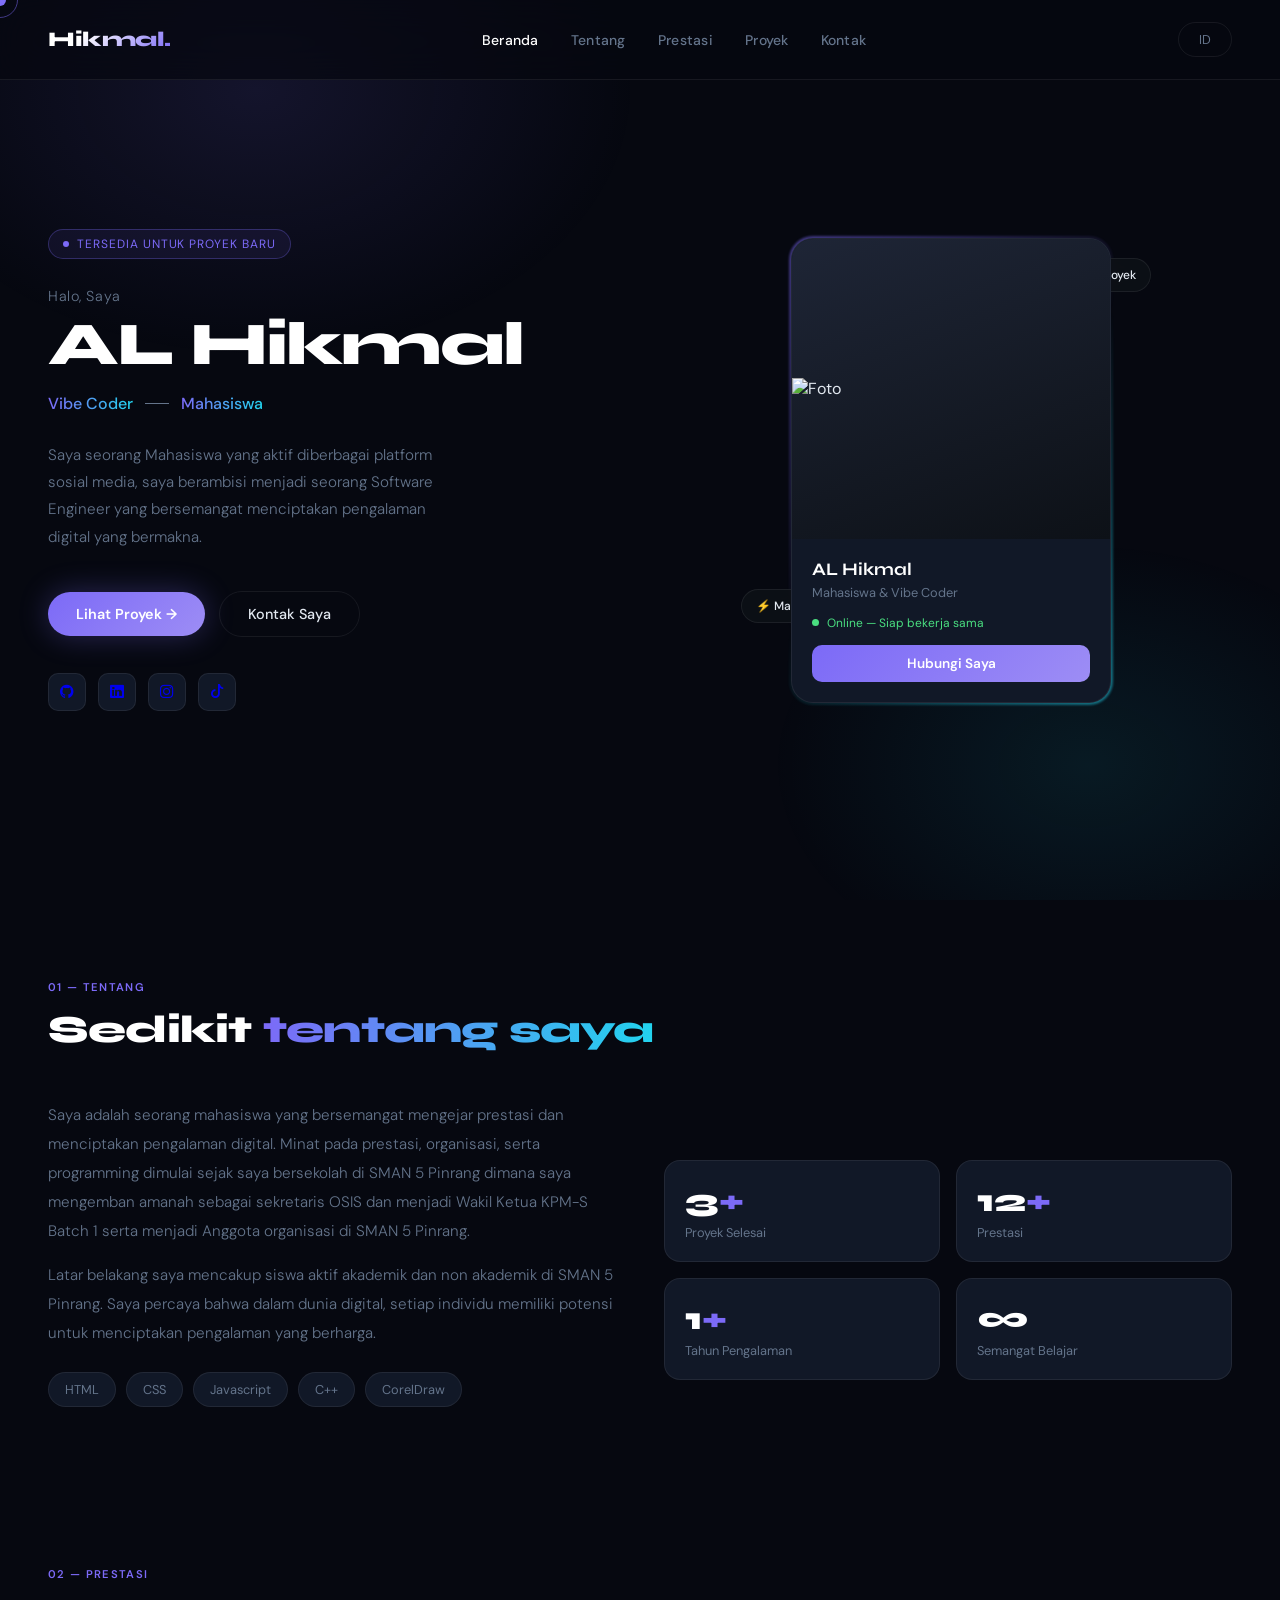
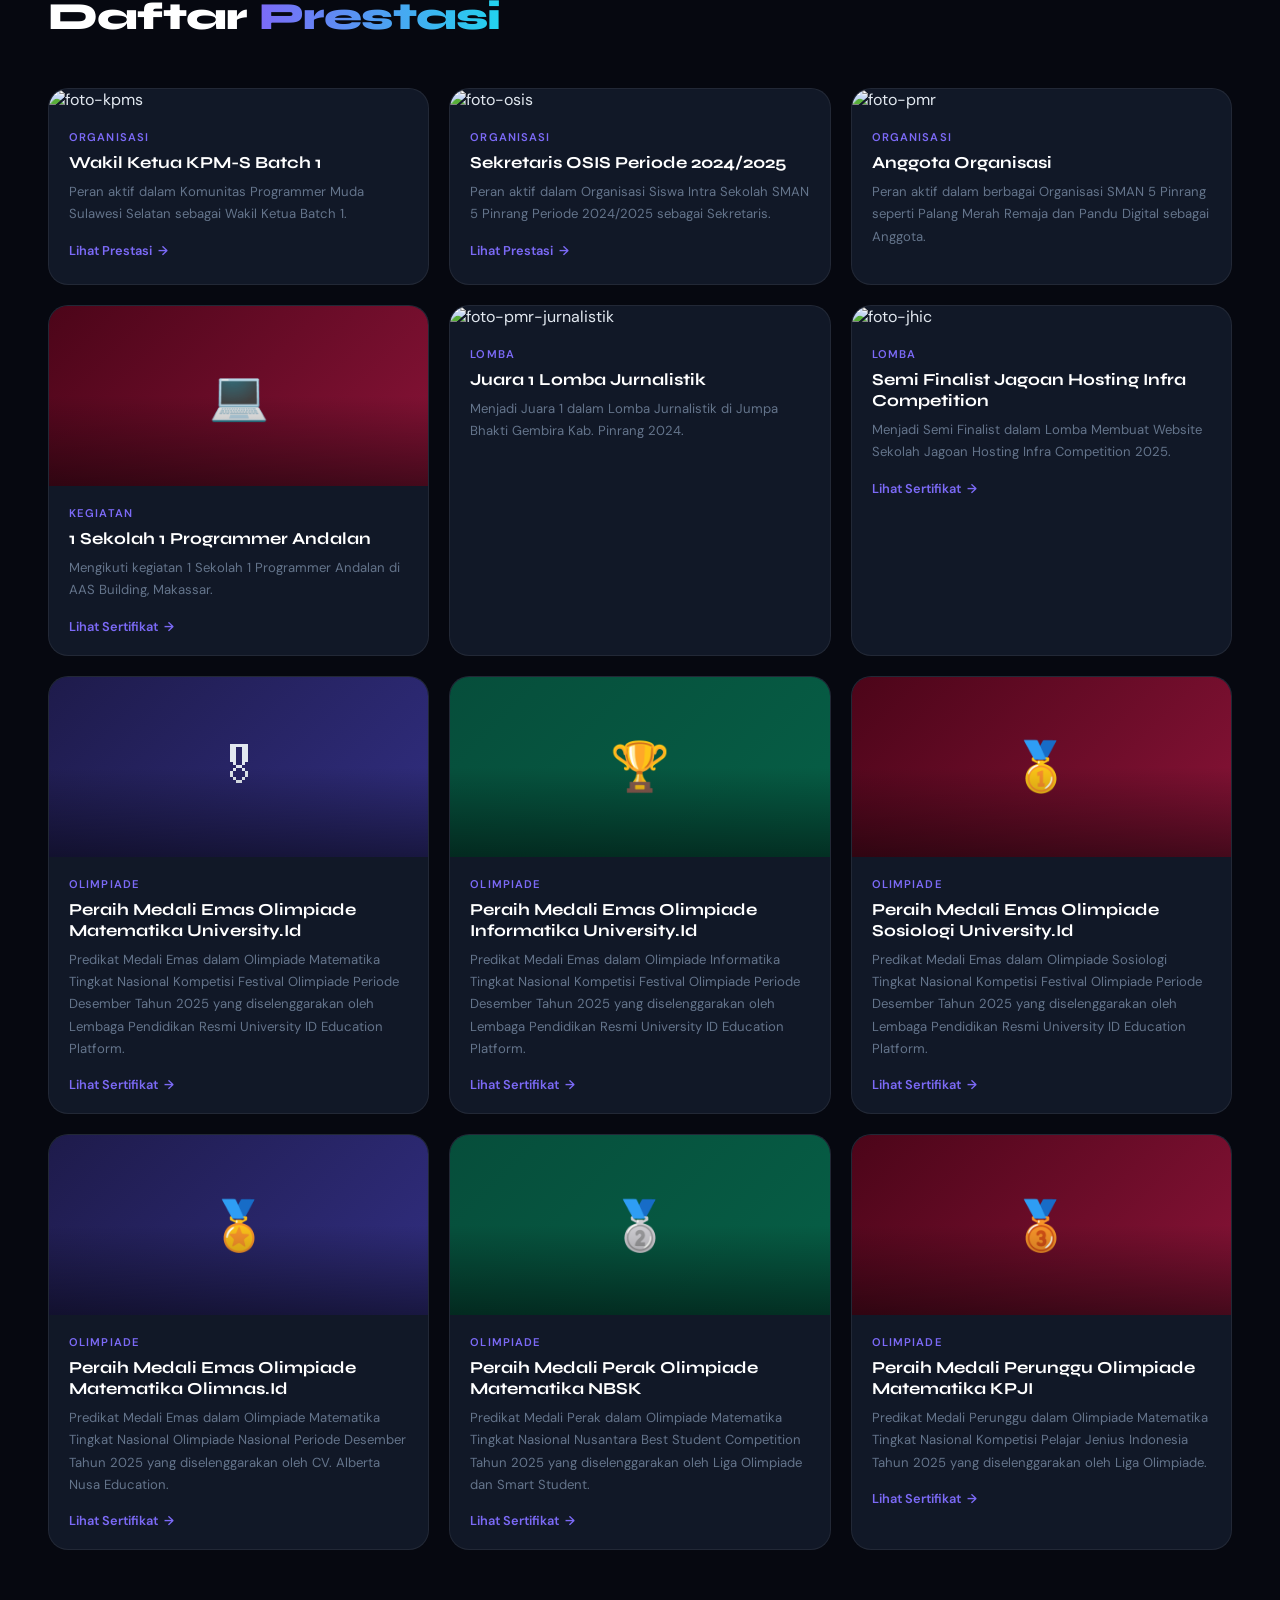
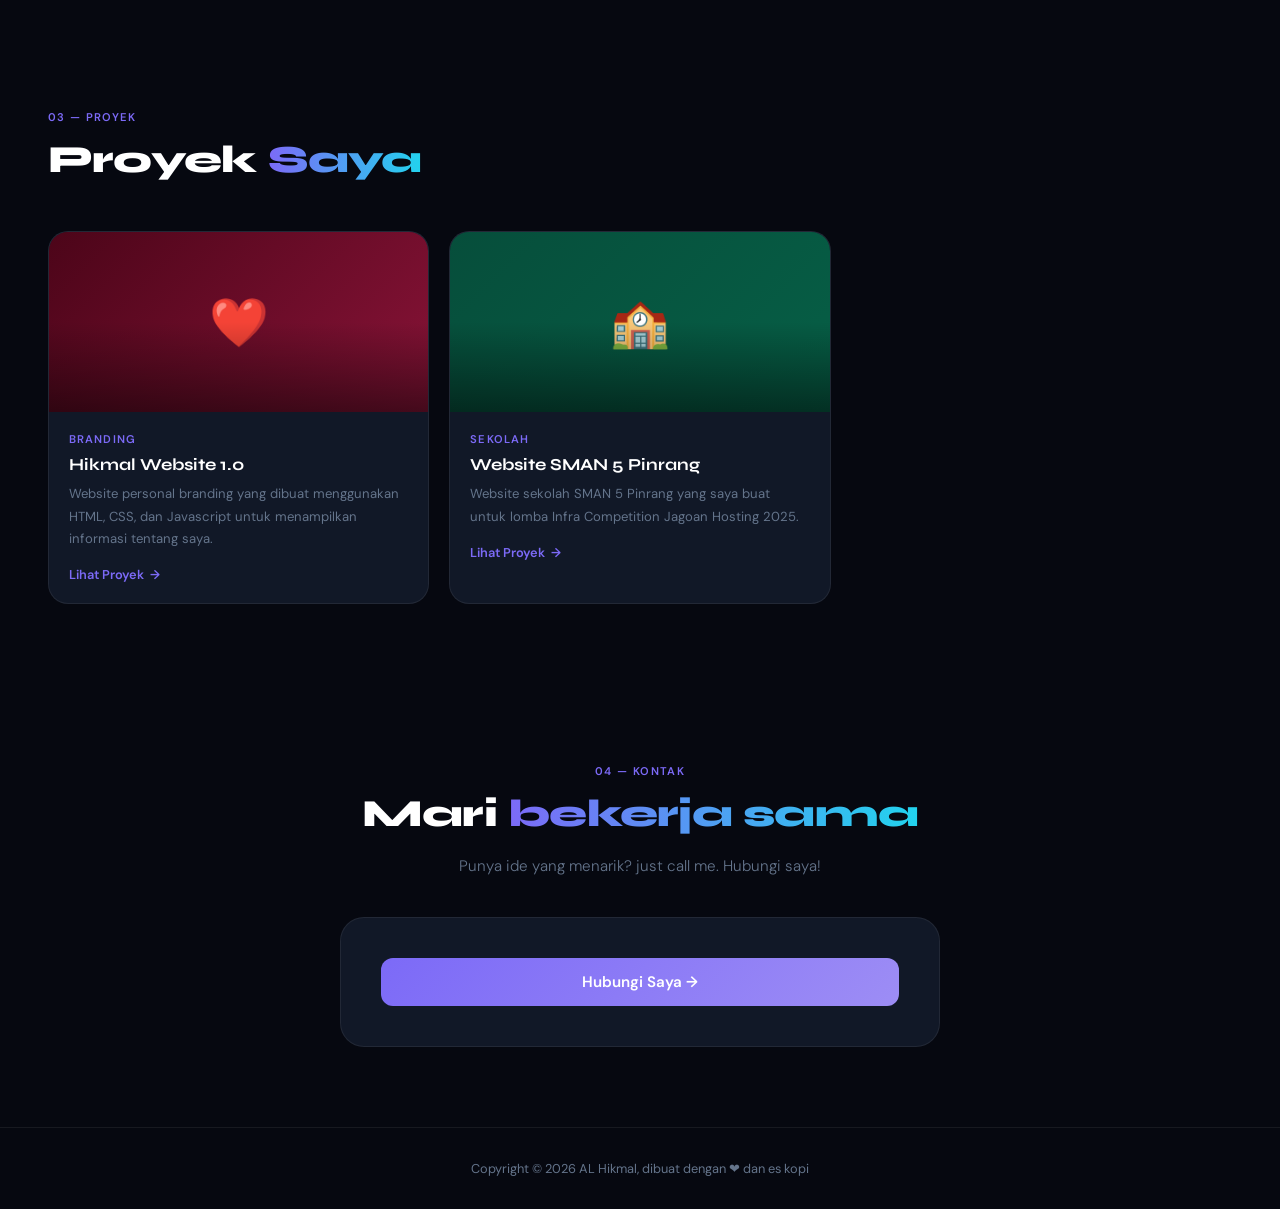
==== project/project2/index.html @ c2c4c716 "Update biodata v3" ====
<!DOCTYPE html>
<html lang="id">
<head>
<meta charset="UTF-8">
<meta name="viewport" content="width=device-width, initial-scale=1.0">
<title>Hikmal | Vibe Coder</title>
<link rel="stylesheet" href="style.css">
<link href="https://fonts.googleapis.com/css2?family=Syne:wght@400;600;700;800&family=DM+Sans:ital,wght@0,300;0,400;0,500;1,300&display=swap" rel="stylesheet">
<link href="https://cdn.jsdelivr.net/npm/bootstrap-icons@1.8.1/font/bootstrap-icons.css" rel="stylesheet" />

</head>
<body>

<div class="cursor" id="cursor"></div>
<div class="cursor-ring" id="cursorRing"></div>
<div class="ambient"></div>

<!-- NAV -->
<nav>
  <div class="logo">Hikmal.</div>
  <ul class="nav-links">
    <li><a href="#beranda">Beranda</a></li>
    <li><a href="#tentang">Tentang</a></li>
    <li><a href="#prestasi">Prestasi</a></li>
    <li><a href="#proyek">Proyek</a></li>
    <li><a href="#kontak">Kontak</a></li>
  </ul>
  <div class="nav-actions">
    <button class="btn-outline">ID</button>
  </div>
</nav>

<!-- HERO -->
<section class="hero" id="beranda">
  <div class="hero-left">
    <div class="tag"><span class="tag-dot"></span> Tersedia untuk proyek baru</div>
    <p class="greeting">Halo, Saya</p>
    <h1>AL Hikmal</h1>
    <div class="role-line">
      <span class="role">Vibe Coder</span>
      <span class="role-sep"></span>
      <span class="role">Mahasiswa</span>
    </div>
    <p class="bio">Saya seorang Mahasiswa yang aktif diberbagai platform sosial media, saya berambisi menjadi seorang Software Engineer yang bersemangat menciptakan pengalaman digital yang bermakna.</p>
    <div class="hero-actions">
      <a href="#proyek" class="btn-primary">Lihat Proyek →</a>
      <a href="#kontak" class="btn-ghost">Kontak Saya</a>
    </div>
    <div class="socials">
      <div class="social-icon" title="GitHub">
        <a href="http://github.com/al-hikmal" target="_blank"><i class="bi bi-github"></i></a></div>
      <div class="social-icon" title="LinkedIn">
        <a href="http://linkedin.com/in/al-hikmal" target="_blank"><i class="bi bi-linkedin"></i></a>
      </div>
      <div class="social-icon" title="Instagram">
        <a href="http://instagram.com/al_hikml" target="_blank"><i class="bi bi-instagram"></i></a>
      </div>
      <div class="social-icon" title="TikTok">
        <a href="http://tiktok.com/@al_hikmal" target="_blank"><i class="bi bi-tiktok"></i></a>
      </div>
    </div>
  </div>

  <div class="hero-right">
    <div class="profile-card">
      <div class="card-glow"></div>
      <div class="card-inner">
        <div class="card-photo">
          <img src="assets/foto-gueh.jpg" alt="Foto" style="width: 100%; height: 100; object-fit: cover;">
        </div>
        <div class="card-body">
          <div class="card-name">AL Hikmal</div>
          <div class="card-title">Mahasiswa & Vibe Coder</div>
          <div class="card-status"><span class="status-dot"></span> Online — Siap bekerja sama</div>
          <a href="https://linktr.ee/al_hikmal" target="_blank">
          <button class="card-btn">Hubungi Saya</button>
          </a>
        </div>
      </div>
      <div class="float-tag float-tag-1">🎨 3+ Proyek</div>
      <div class="float-tag float-tag-2">⚡ Mahasiswa Aktif</div>
    </div>
  </div>
</section>

<!-- TENTANG -->
<section id="tentang">
  <div class="section-label">01 — Tentang</div>
  <div class="section-title">Sedikit <span>tentang saya</span></div>
  <div class="about-grid reveal">
    <div class="about-text">
      <p>Saya adalah seorang mahasiswa yang bersemangat mengejar prestasi dan menciptakan pengalaman digital. Minat pada prestasi, organisasi, serta programming dimulai sejak saya bersekolah di SMAN 5 Pinrang dimana saya mengemban amanah sebagai sekretaris OSIS dan menjadi Wakil Ketua KPM-S Batch 1 serta menjadi Anggota organisasi di SMAN 5 Pinrang.</p>
      <p>Latar belakang saya mencakup siswa aktif akademik dan non akademik di SMAN 5 Pinrang. Saya percaya bahwa dalam dunia digital, setiap individu memiliki potensi untuk menciptakan pengalaman yang berharga.</p>
      <div class="skills-list">
        <span class="skill-chip">HTML</span>
        <span class="skill-chip">CSS</span>
        <span class="skill-chip">Javascript</span>
        <span class="skill-chip">C++</span>
        <span class="skill-chip">CorelDraw</span>
      </div>
    </div>
    <div class="stats-grid">
      <div class="stat-card">
        <div class="stat-num">3<span>+</span></div>
        <div class="stat-label">Proyek Selesai</div>
      </div>
      <div class="stat-card">
        <div class="stat-num">12<span>+</span></div>
        <div class="stat-label">Prestasi</div>
      </div>
      <div class="stat-card">
        <div class="stat-num">1<span>+</span></div>
        <div class="stat-label">Tahun Pengalaman</div>
      </div>
      <div class="stat-card">
        <div class="stat-num">∞</div>
        <div class="stat-label">Semangat Belajar</div>
      </div>
    </div>
  </div>
</section>

<!-- PRESTASI -->
<section id="prestasi">
  <div class="section-label">02 — Prestasi</div>
  <div class="section-title">Daftar <span>Prestasi</span></div>
  <div class="projects-grid reveal">
    <div class="project-card">
      <img src="assets/foto-kpms.jpg" alt="foto-kpms" style="width: 100%;">
      <div class="project-info">
        <div class="project-tag">Organisasi</div>
        <div class="project-name">Wakil Ketua KPM-S Batch 1</div>
        <div class="project-desc">Peran aktif dalam Komunitas Programmer Muda Sulawesi Selatan sebagai Wakil Ketua Batch 1.</div>
        <a href="https://www.instagram.com/p/DKKIlIdT4Gd/?igsh=Zmp3Z3VnZWY4N2M1" class="project-link">Lihat Prestasi <span>→</span></a>
      </div>
    </div>
    <div class="project-card">
      <img src="assets/foto-osis.jpg" alt="foto-osis" style="width: 100%;">
      <div class="project-info">
        <div class="project-tag">Organisasi</div>
        <div class="project-name">Sekretaris OSIS Periode 2024/2025</div>
        <div class="project-desc">Peran aktif dalam Organisasi Siswa Intra Sekolah SMAN 5 Pinrang Periode 2024/2025 sebagai Sekretaris.</div>
        <a href="https://www.instagram.com/p/DKmFdUtS3lr/?igsh=MWRhd3B4YXVrYjB3NA==" class="project-link">Lihat Prestasi <span>→</span></a>
      </div>
    </div>
    <div class="project-card">
      <img src="assets/foto-pmr.jpg" alt="foto-pmr" style="width: 100%;">
      <div class="project-info">
        <div class="project-tag">Organisasi</div>
        <div class="project-name">Anggota Organisasi</div>
        <div class="project-desc">Peran aktif dalam berbagai Organisasi SMAN 5 Pinrang seperti Palang Merah Remaja dan Pandu Digital sebagai Anggota.</div>
      </div>
    </div>
    <div class="project-card">
      <div class="project-thumb p3">💻</div>
      <div class="project-info">
        <div class="project-tag">Kegiatan</div>
        <div class="project-name">1 Sekolah 1 Programmer Andalan</div>
        <div class="project-desc">Mengikuti kegiatan 1 Sekolah 1 Programmer Andalan di AAS Building, Makassar.</div>
        <a href="https://drive.google.com/file/d/1qP9JjJjTUNBXFXMg5mICB6vMCliOFSv8/view?usp=sharing" class="project-link">Lihat Sertifikat <span>→</span></a>
      </div>
    </div>
    <div class="project-card">
      <img src="assets/foto-pmr-jurnalistik.JPG" alt="foto-pmr-jurnalistik" style="width: 100%;">
      <div class="project-info">
        <div class="project-tag">Lomba</div>
        <div class="project-name">Juara 1 Lomba Jurnalistik</div>
        <div class="project-desc">Menjadi Juara 1 dalam Lomba Jurnalistik di Jumpa Bhakti Gembira Kab. Pinrang 2024.</div>
      </div>
    </div>
    <div class="project-card">
      <img src="assets/foto-jhic.jpg" alt="foto-jhic" style="width: 100%;">
      <div class="project-info">
        <div class="project-tag">Lomba</div>
        <div class="project-name">Semi Finalist Jagoan Hosting Infra Competition</div>
        <div class="project-desc">Menjadi Semi Finalist dalam Lomba Membuat Website Sekolah Jagoan Hosting Infra Competition 2025.</div>
        <a href="https://drive.google.com/file/d/1VeLLi95-VUJPFfsaT3T-R0A3FlIMa30P/view?usp=sharing" class="project-link">Lihat Sertifikat <span>→</span></a>
      </div>
    </div>
    <div class="project-card">
      <div class="project-thumb p1">🎖</div>
      <div class="project-info">
        <div class="project-tag">Olimpiade</div>
        <div class="project-name">Peraih Medali Emas Olimpiade Matematika University.Id</div>
        <div class="project-desc">Predikat Medali Emas dalam Olimpiade Matematika Tingkat Nasional Kompetisi Festival Olimpiade Periode Desember Tahun 2025 yang diselenggarakan oleh Lembaga Pendidikan Resmi University ID Education Platform.</div>
        <a href="https://drive.google.com/file/d/1Uq1sIuWx6zx3nG0RT95wzyu8LOHr8_3b/view?usp=sharing" class="project-link">Lihat Sertifikat <span>→</span></a>
      </div>
    </div>
    <div class="project-card">
      <div class="project-thumb p2">🏆</div>
      <div class="project-info">
        <div class="project-tag">Olimpiade</div>
        <div class="project-name">Peraih Medali Emas Olimpiade Informatika University.Id</div>
        <div class="project-desc">Predikat Medali Emas dalam Olimpiade Informatika Tingkat Nasional Kompetisi Festival Olimpiade Periode Desember Tahun 2025 yang diselenggarakan oleh Lembaga Pendidikan Resmi University ID Education Platform.</div>
        <a href="https://drive.google.com/file/d/1ZLe3NrpRhRzs59KJKx-qsFuG2zKBmpNj/view?usp=sharing" class="project-link">Lihat Sertifikat <span>→</span></a>
      </div>
    </div>
    <div class="project-card">
      <div class="project-thumb p3">🥇</div>
      <div class="project-info">
        <div class="project-tag">Olimpiade</div>
        <div class="project-name">Peraih Medali Emas Olimpiade Sosiologi University.Id</div>
        <div class="project-desc">Predikat Medali Emas dalam Olimpiade Sosiologi Tingkat Nasional Kompetisi Festival Olimpiade Periode Desember Tahun 2025 yang diselenggarakan oleh Lembaga Pendidikan Resmi University ID Education Platform.</div>
        <a href="https://drive.google.com/file/d/1_KYvoMHbD_V3cXb-87qanypFxXIbGVIE/view?usp=sharing" class="project-link">Lihat Sertifikat <span>→</span></a>
      </div>
    </div>
    <div class="project-card">
      <div class="project-thumb p1">🏅</div>
      <div class="project-info">
        <div class="project-tag">Olimpiade</div>
        <div class="project-name">Peraih Medali Emas Olimpiade Matematika Olimnas.Id</div>
        <div class="project-desc">Predikat Medali Emas dalam Olimpiade Matematika Tingkat Nasional Olimpiade Nasional Periode Desember Tahun 2025 yang diselenggarakan oleh CV. Alberta Nusa Education.</div>
        <a href="https://drive.google.com/file/d/1IU86PbDyP1raluZy7JPZ-FdsspcXyeX2/view?usp=sharing" class="project-link">Lihat Sertifikat <span>→</span></a>
      </div>
    </div>
    <div class="project-card">
      <div class="project-thumb p2">🥈</div>
      <div class="project-info">
        <div class="project-tag">Olimpiade</div>
        <div class="project-name">Peraih Medali Perak Olimpiade Matematika NBSK</div>
        <div class="project-desc">Predikat Medali Perak dalam Olimpiade Matematika Tingkat Nasional Nusantara Best Student Competition Tahun 2025 yang diselenggarakan oleh Liga Olimpiade dan Smart Student.</div>
        <a href="https://drive.google.com/file/d/1II7OwxVs1ufe6LFbFvNc7UJaSmMx3AY1/view?usp=sharing" class="project-link">Lihat Sertifikat <span>→</span></a>
      </div>
    </div>
    <div class="project-card">
      <div class="project-thumb p3">🥉</div>
      <div class="project-info">
        <div class="project-tag">Olimpiade</div>
        <div class="project-name">Peraih Medali Perunggu Olimpiade Matematika KPJI</div>
        <div class="project-desc">Predikat Medali Perunggu dalam Olimpiade Matematika Tingkat Nasional Kompetisi Pelajar Jenius Indonesia Tahun 2025 yang diselenggarakan oleh Liga Olimpiade.</div>
        <a href="https://drive.google.com/file/d/16T2_5x2RSc4bHeLwCURkspwh_K-dSEhy/view?usp=sharing" class="project-link">Lihat Sertifikat <span>→</span></a>
      </div>
    </div>
  </div>
</section>

<!-- PROYEK -->
<section id="proyek">
  <div class="section-label">03 — Proyek</div>
  <div class="section-title">Proyek <span>Saya</span></div>
  <div class="projects-grid reveal">
    <div class="project-card">
      <div class="project-thumb p3">❤️</div>
      <div class="project-info">
        <div class="project-tag">Branding</div>
        <div class="project-name">Hikmal Website 1.0</div>
        <div class="project-desc">Website personal branding yang dibuat menggunakan HTML, CSS, dan Javascript untuk menampilkan informasi tentang saya.</div>
        <a href="project/project1/index.html" class="project-link">Lihat Proyek <span>→</span></a>
      </div>
    </div>
    <div class="project-card">
      <div class="project-thumb p2">🏫</div>
      <div class="project-info">
        <div class="project-tag">Sekolah</div>
        <div class="project-name">Website SMAN 5 Pinrang</div>
        <div class="project-desc">Website sekolah SMAN 5 Pinrang yang saya buat untuk lomba Infra Competition Jagoan Hosting 2025.</div>
        <a href="https://sman5pinrang.web.id" target="_blank" class="project-link">Lihat Proyek <span>→</span></a>
      </div>
    </div>
  </div>
</section>

<!-- KONTAK -->
<section id="kontak">
  <div class="contact-wrap reveal">
    <div class="section-label" style="text-align:center">04 — Kontak</div>
    <div class="section-title">Mari <span>bekerja sama</span></div>
    <p>Punya ide yang menarik? just call me. Hubungi saya!</p>
    <div class="contact-card">
      <a href="https://linktr.ee/al_hikmal" target="_blank">
      <button class="btn-send">Hubungi Saya <span>→</span></button>
      </a>
    </div>
  </div>
</section>

<footer>
  <p>Copyright &copy; 2026 AL Hikmal, dibuat dengan ❤ dan es kopi</p>
</footer>

<script>
  // Custom cursor
  const cursor = document.getElementById('cursor');
  const ring = document.getElementById('cursorRing');
  let mx = 0, my = 0;

  document.addEventListener('mousemove', e => {
    mx = e.clientX; my = e.clientY;
    cursor.style.left = mx + 'px';
    cursor.style.top = my + 'px';
    ring.style.left = mx + 'px';
    ring.style.top = my + 'px';
  });

  document.querySelectorAll('a, button, .social-icon, .project-card, .stat-card').forEach(el => {
    el.addEventListener('mouseenter', () => {
      cursor.style.width = '20px'; cursor.style.height = '20px';
      ring.style.width = '50px'; ring.style.height = '50px';
    });
    el.addEventListener('mouseleave', () => {
      cursor.style.width = '12px'; cursor.style.height = '12px';
      ring.style.width = '36px'; ring.style.height = '36px';
    });
  });

  // Scroll reveal
  const reveals = document.querySelectorAll('.reveal');
  const observer = new IntersectionObserver(entries => {
    entries.forEach(e => {
      if (e.isIntersecting) { e.target.classList.add('visible'); }
    });
  }, { threshold: 0.15 });
  reveals.forEach(r => observer.observe(r));

  // Smooth active nav
  const sections = document.querySelectorAll('section[id]');
  const navLinks = document.querySelectorAll('.nav-links a');
  window.addEventListener('scroll', () => {
    let current = '';
    sections.forEach(s => {
      if (window.scrollY >= s.offsetTop - 100) current = s.getAttribute('id');
    });
    navLinks.forEach(a => {
      a.style.color = a.getAttribute('href') === '#' + current ? '#fff' : '';
    });
  });
</script>
</body>
</html>
---- project/project2/style.css ----
:root {
    --bg: #060810;
    --surface: #0d1117;
    --card: #111827;
    --accent: #7c6af7;
    --accent2: #22d3ee;
    --accent3: #f472b6;
    --text: #e2e8f0;
    --muted: #64748b;
    --border: rgba(255,255,255,0.07);
  }

  *, *::before, *::after { box-sizing: border-box; margin: 0; padding: 0; }

  html { scroll-behavior: smooth; }

  body {
    background: var(--bg);
    color: var(--text);
    font-family: 'DM Sans', 'Poppins', sans-serif;
    overflow-x: hidden;
    cursor: none;
  }

  /* Custom cursor */
  .cursor {
    width: 12px; height: 12px;
    background: var(--accent);
    border-radius: 50%;
    position: fixed; pointer-events: none; z-index: 9999;
    transform: translate(-50%, -50%);
    transition: transform 0.1s, width 0.2s, height 0.2s, background 0.2s;
    mix-blend-mode: screen;
  }
  .cursor-ring {
    width: 36px; height: 36px;
    border: 1.5px solid rgba(124,106,247,0.5);
    border-radius: 50%;
    position: fixed; pointer-events: none; z-index: 9998;
    transform: translate(-50%, -50%);
    transition: left 0.12s ease, top 0.12s ease, width 0.2s, height 0.2s;
  }

  /* Background ambient */
  .ambient {
    position: fixed; inset: 0; z-index: 0; pointer-events: none;
    overflow: hidden;
  }
  .ambient::before {
    content: '';
    position: absolute;
    top: -20%; left: -10%;
    width: 60%; height: 60%;
    background: radial-gradient(ellipse, rgba(124,106,247,0.12) 0%, transparent 70%);
    animation: drift1 12s ease-in-out infinite alternate;
  }
  .ambient::after {
    content: '';
    position: absolute;
    bottom: -10%; right: -10%;
    width: 50%; height: 50%;
    background: radial-gradient(ellipse, rgba(34,211,238,0.09) 0%, transparent 70%);
    animation: drift2 15s ease-in-out infinite alternate;
  }
  @keyframes drift1 { from { transform: translate(0,0); } to { transform: translate(40px, 30px); } }
  @keyframes drift2 { from { transform: translate(0,0); } to { transform: translate(-30px, -40px); } }

  /* NAV */
  nav {
    position: fixed; top: 0; left: 0; right: 0; z-index: 100;
    display: flex; align-items: center; justify-content: space-between;
    padding: 22px 48px;
    background: rgba(6,8,16,0.7);
    backdrop-filter: blur(18px);
    border-bottom: 1px solid var(--border);
    animation: slideDown 0.7s ease both;
  }
  @keyframes slideDown { from { opacity:0; transform:translateY(-20px); } to { opacity:1; transform:none; } }

  .logo {
    font-family: 'Syne', sans-serif;
    font-weight: 800; font-size: 1.3rem;
    background: linear-gradient(135deg, #fff 30%, var(--accent));
    -webkit-background-clip: text; -webkit-text-fill-color: transparent;
    letter-spacing: -0.02em;
  }

  .nav-links {
    display: flex; gap: 32px; list-style: none;
  }
  .nav-links a {
    color: var(--muted); text-decoration: none;
    font-size: 0.875rem; font-weight: 500; letter-spacing: 0.02em;
    transition: color 0.2s;
    position: relative;
  }
  .nav-links a::after {
    content: ''; position: absolute; bottom: -4px; left: 0; right: 0;
    height: 1px; background: var(--accent);
    transform: scaleX(0); transition: transform 0.2s;
  }
  .nav-links a:hover { color: #fff; }
  .nav-links a:hover::after { transform: scaleX(1); }

  .nav-actions {
    display: flex; align-items: center; gap: 16px;
  }
  .btn-outline {
    padding: 8px 20px; border: 1px solid var(--border);
    border-radius: 100px; font-size: 0.8rem; color: var(--muted);
    background: transparent; cursor: none; transition: all 0.2s;
    font-family: 'DM Sans', sans-serif;
  }
  .btn-outline:hover { border-color: var(--accent); color: #fff; background: rgba(124,106,247,0.08); }

  /* HERO */
  .hero {
    position: relative; z-index: 1;
    min-height: 100vh;
    display: grid; grid-template-columns: 1fr 1fr;
    align-items: center;
    padding: 120px 48px 80px;
    gap: 60px;
  }

  .hero-left { animation: fadeUp 0.9s 0.2s ease both; }
  @keyframes fadeUp { from { opacity:0; transform:translateY(30px); } to { opacity:1; transform:none; } }

  .tag {
    display: inline-flex; align-items: center; gap: 8px;
    padding: 6px 14px; border-radius: 100px;
    border: 1px solid rgba(124,106,247,0.3);
    background: rgba(124,106,247,0.08);
    font-size: 0.75rem; color: var(--accent);
    letter-spacing: 0.08em; text-transform: uppercase;
    margin-bottom: 28px;
  }
  .tag-dot { width: 6px; height: 6px; border-radius: 50%; background: var(--accent); animation: pulse 2s infinite; }
  @keyframes pulse { 0%,100% { opacity:1; } 50% { opacity:0.3; } }

  .greeting { font-size: 0.9rem; color: var(--muted); margin-bottom: 8px; font-weight: 300; letter-spacing: 0.04em; }

  h1 {
    font-family: 'Syne', sans-serif;
    font-size: clamp(2.4rem, 5vw, 3.8rem);
    font-weight: 800; line-height: 1.05;
    letter-spacing: -0.03em;
    margin-bottom: 16px;
    color: #fff;
  }

  .role-line {
    display: flex; align-items: center; gap: 12px;
    margin-bottom: 28px;
  }
  .role {
    font-size: 1rem; font-weight: 500;
    background: linear-gradient(90deg, var(--accent), var(--accent2));
    -webkit-background-clip: text; -webkit-text-fill-color: transparent;
  }
  .role-sep { width: 24px; height: 1px; background: var(--muted); }

  .bio {
    font-size: 0.95rem; color: var(--muted); line-height: 1.8;
    max-width: 420px; margin-bottom: 40px;
    font-weight: 300;
  }

  .hero-actions { display: flex; gap: 14px; align-items: center; flex-wrap: wrap; }

  .btn-primary {
    padding: 13px 28px; border-radius: 100px;
    background: linear-gradient(135deg, var(--accent), #9d8df5);
    color: #fff; font-weight: 600; font-size: 0.9rem;
    border: none; cursor: none; text-decoration: none;
    display: inline-flex; align-items: center; gap: 8px;
    transition: transform 0.2s, box-shadow 0.2s;
    box-shadow: 0 0 30px rgba(124,106,247,0.3);
    font-family: 'DM Sans', sans-serif;
  }
  .btn-primary:hover { transform: translateY(-2px); box-shadow: 0 8px 40px rgba(124,106,247,0.45); }

  .btn-ghost {
    padding: 13px 28px; border-radius: 100px;
    border: 1px solid var(--border); background: transparent;
    color: var(--text); font-weight: 500; font-size: 0.9rem;
    cursor: none; text-decoration: none;
    display: inline-flex; align-items: center; gap: 8px;
    transition: all 0.2s;
    font-family: 'DM Sans', sans-serif;
  }
  .btn-ghost:hover { border-color: var(--accent); color: var(--accent); background: rgba(124,106,247,0.06); }

  .socials { display: flex; gap: 12px; margin-top: 36px; }
  .social-icon {
    width: 38px; height: 38px; border-radius: 10px;
    border: 1px solid var(--border);
    background: var(--card);
    display: flex; align-items: center; justify-content: center;
    color: var(--muted); transition: all 0.2s; cursor: none;
    font-size: 0.85rem;
  }
  .social-icon:hover { border-color: var(--accent); color: var(--accent); transform: translateY(-3px); }

  /* HERO RIGHT – profile card */
  .hero-right {
    display: flex; justify-content: center; align-items: center;
    animation: fadeUp 0.9s 0.4s ease both;
  }

  .profile-card {
    position: relative;
    width: 320px;
  }

  .card-glow {
    position: absolute; inset: -2px;
    border-radius: 24px;
    background: linear-gradient(135deg, var(--accent), transparent, var(--accent2));
    opacity: 0.5;
    z-index: 0;
    filter: blur(1px);
  }

  .card-inner {
    position: relative; z-index: 1;
    background: var(--card);
    border-radius: 22px;
    overflow: hidden;
    border: 1px solid var(--border);
  }

  .card-photo {
    width: 100%; height: 300px;
    background: linear-gradient(160deg, #1e2536, #0d1117);
    display: flex; align-items: center; justify-content: center;
    overflow: hidden;
    position: relative;
  }

  /* placeholder avatar */
  .avatar-placeholder {
    width: 120px; height: 120px; border-radius: 50%;
    background: linear-gradient(135deg, var(--accent), var(--accent2));
    display: flex; align-items: center; justify-content: center;
    font-family: 'Syne', sans-serif; font-size: 2.5rem; font-weight: 800;
    color: #fff;
  }

  .card-body { padding: 20px; }

  .card-name {
    font-family: 'Syne', sans-serif; font-weight: 700; font-size: 1.1rem;
    color: #fff; margin-bottom: 4px;
  }
  .card-title { font-size: 0.8rem; color: var(--muted); margin-bottom: 14px; }

  .card-status {
    display: flex; align-items: center; gap: 8px;
    font-size: 0.75rem; color: #4ade80; margin-bottom: 14px;
  }
  .status-dot { width: 7px; height: 7px; border-radius: 50%; background: #4ade80; animation: pulse 2s infinite; }

  .card-btn {
    width: 100%; padding: 10px;
    background: linear-gradient(135deg, var(--accent), #9d8df5);
    border: none; border-radius: 10px;
    color: #fff; font-weight: 600; font-size: 0.85rem;
    cursor: none; font-family: 'DM Sans', sans-serif;
    transition: opacity 0.2s;
  }
  .card-btn:hover { opacity: 0.85; }

  /* floating tags */
  .float-tag {
    position: absolute;
    padding: 8px 14px; border-radius: 100px;
    background: rgba(13,17,23,0.85); border: 1px solid var(--border);
    backdrop-filter: blur(10px);
    font-size: 0.75rem; color: var(--text); font-weight: 500;
    display: flex; align-items: center; gap: 6px;
    animation: floatAnim 4s ease-in-out infinite;
    white-space: nowrap;
  }
  .float-tag-1 { top: 20px; right: -40px; animation-delay: 0s; }
  .float-tag-2 { bottom: 80px; left: -50px; animation-delay: 2s; }
  @keyframes floatAnim { 0%,100% { transform: translateY(0); } 50% { transform: translateY(-8px); } }

  /* SECTIONS */
  section { position: relative; z-index: 1; padding: 80px 48px; }

  .section-label {
    font-size: 0.7rem; color: var(--accent); letter-spacing: 0.12em;
    text-transform: uppercase; font-weight: 600; margin-bottom: 12px;
  }
  .section-title {
    font-family: 'Syne', sans-serif; font-size: clamp(1.8rem, 3vw, 2.6rem);
    font-weight: 800; color: #fff; letter-spacing: -0.02em; margin-bottom: 48px;
  }
  .section-title span { 
    background: linear-gradient(90deg, var(--accent), var(--accent2));
    -webkit-background-clip: text; -webkit-text-fill-color: transparent;
  }

  /* ABOUT */
  .about-grid {
    display: grid; grid-template-columns: 1fr 1fr; gap: 48px; align-items: center;
  }
  .about-text p { color: var(--muted); line-height: 1.9; font-size: 0.95rem; font-weight: 300; margin-bottom: 16px; }

  .stats-grid { display: grid; grid-template-columns: 1fr 1fr; gap: 16px; margin-top: 32px; }
  .stat-card {
    background: var(--card); border: 1px solid var(--border);
    border-radius: 16px; padding: 20px;
    transition: border-color 0.2s;
  }
  .stat-card:hover { border-color: rgba(124,106,247,0.4); }
  .stat-num { font-family: 'Syne', sans-serif; font-size: 2rem; font-weight: 800; color: #fff; }
  .stat-num span { color: var(--accent); }
  .stat-label { font-size: 0.8rem; color: var(--muted); margin-top: 4px; }

  .skills-list { display: flex; flex-wrap: wrap; gap: 10px; margin-top: 24px; }
  .skill-chip {
    padding: 8px 16px; border-radius: 100px;
    border: 1px solid var(--border); background: var(--card);
    font-size: 0.8rem; color: var(--muted);
    transition: all 0.2s;
  }
  .skill-chip:hover { border-color: var(--accent); color: var(--accent); }

  /* PROJECTS */
  .projects-grid { display: grid; grid-template-columns: repeat(3, 1fr); gap: 20px; }

  .project-card {
    background: var(--card); border: 1px solid var(--border);
    border-radius: 20px; overflow: hidden;
    transition: transform 0.3s, border-color 0.3s;
    cursor: none;
  }
  .project-card:hover { transform: translateY(-6px); border-color: rgba(124,106,247,0.4); }

  .project-thumb {
    height: 180px;
    display: flex; align-items: center; justify-content: center;
    font-size: 3rem; position: relative; overflow: hidden;
  }
  .project-thumb::after {
    content: ''; position: absolute; inset: 0;
    background: linear-gradient(to bottom, transparent 50%, rgba(0,0,0,0.5));
  }

  .p1 { background: linear-gradient(135deg, #1e1b4b, #312e81); }
  .p2 { background: linear-gradient(135deg, #064e3b, #065f46); }
  .p3 { background: linear-gradient(135deg, #4c0519, #881337); }

  .project-info { padding: 20px; }
  .project-tag {
    font-size: 0.7rem; color: var(--accent); text-transform: uppercase;
    letter-spacing: 0.1em; font-weight: 600; margin-bottom: 8px;
  }
  .project-name { font-family: 'Syne', sans-serif; font-weight: 700; font-size: 1.05rem; color: #fff; margin-bottom: 8px; }
  .project-desc { font-size: 0.82rem; color: var(--muted); line-height: 1.7; margin-bottom: 16px; }
  .project-link {
    font-size: 0.8rem; color: var(--accent); text-decoration: none; font-weight: 600;
    display: flex; align-items: center; gap: 6px; transition: gap 0.2s;
  }
  .project-link:hover { gap: 10px; }

  /* CONTACT */
  .contact-wrap {
    max-width: 600px; margin: 0 auto; text-align: center;
  }
  .contact-wrap .section-title { margin-bottom: 16px; }
  .contact-wrap p { color: var(--muted); margin-bottom: 36px; font-size: 0.95rem; line-height: 1.8; font-weight: 300; }

  .contact-card {
    background: var(--card); border: 1px solid var(--border);
    border-radius: 24px; padding: 40px;
  }
  .contact-field { margin-bottom: 16px; }
  .contact-field input, .contact-field textarea {
    width: 100%; padding: 14px 18px;
    background: rgba(255,255,255,0.04);
    border: 1px solid var(--border); border-radius: 12px;
    color: var(--text); font-family: 'DM Sans', sans-serif; font-size: 0.9rem;
    outline: none; transition: border-color 0.2s; resize: none;
  }
  .contact-field input:focus, .contact-field textarea:focus { border-color: var(--accent); }
  .contact-field input::placeholder, .contact-field textarea::placeholder { color: var(--muted); }
  .contact-field textarea { height: 120px; }
  .btn-send {
    width: 100%; padding: 14px;
    background: linear-gradient(135deg, var(--accent), #9d8df5);
    border: none; border-radius: 12px; color: #fff;
    font-weight: 600; font-size: 0.95rem; cursor: none;
    font-family: 'DM Sans', sans-serif; transition: opacity 0.2s;
  }
  .btn-send:hover { opacity: 0.85; }

  /* FOOTER */
  footer {
    position: relative; z-index: 1;
    text-align: center; padding: 32px;
    border-top: 1px solid var(--border);
    color: var(--muted); font-size: 0.8rem;
  }

  /* Scroll reveal */
  .reveal { opacity: 0; transform: translateY(24px); transition: opacity 0.7s, transform 0.7s; }
  .reveal.visible { opacity: 1; transform: none; }

  @media (max-width: 768px) {
    nav { padding: 18px 24px; }
    .nav-links { display: none; }
    .hero { grid-template-columns: 1fr; padding: 100px 24px 60px; text-align: center; }
    .hero-right { display: none; }
    .hero-actions { justify-content: center; }
    .socials { justify-content: center; }
    .role-line { justify-content: center; }
    section { padding: 60px 24px; }
    .about-grid { grid-template-columns: 1fr; }
    .projects-grid { grid-template-columns: 1fr; }
  }
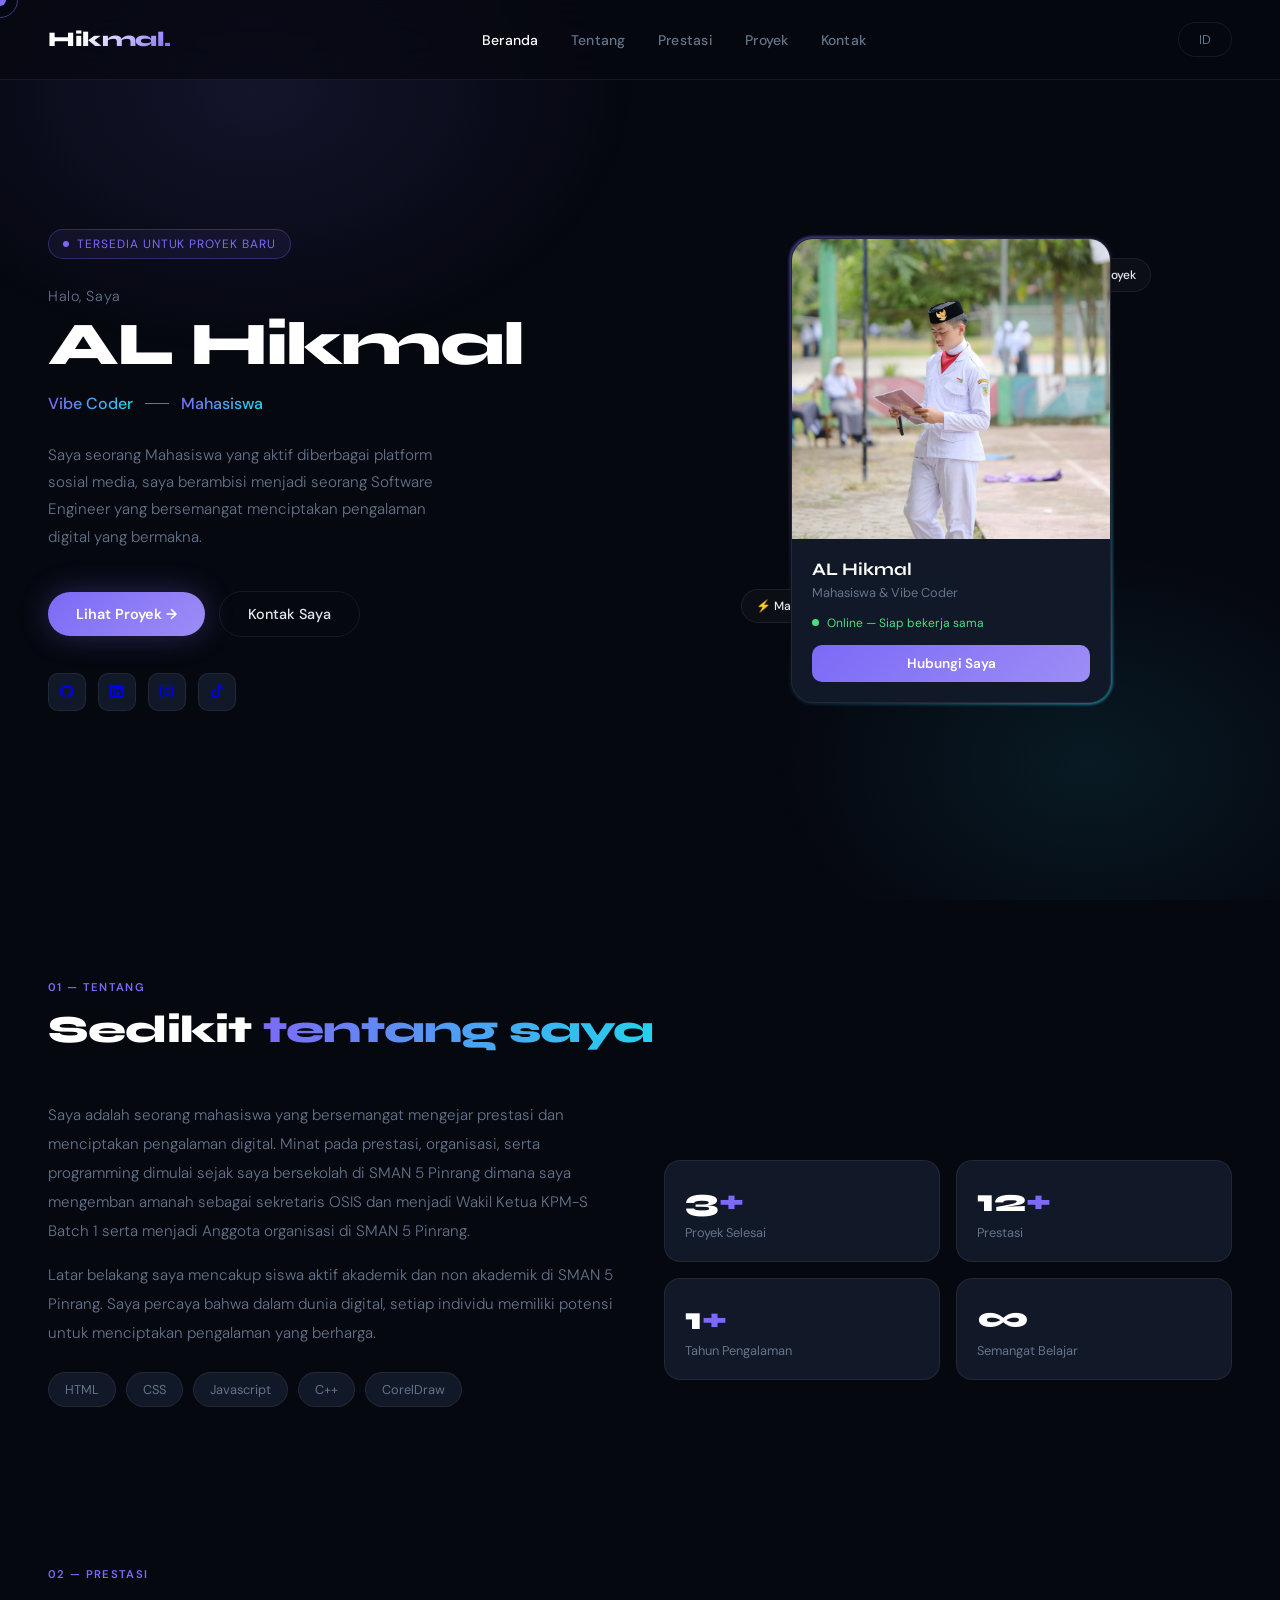
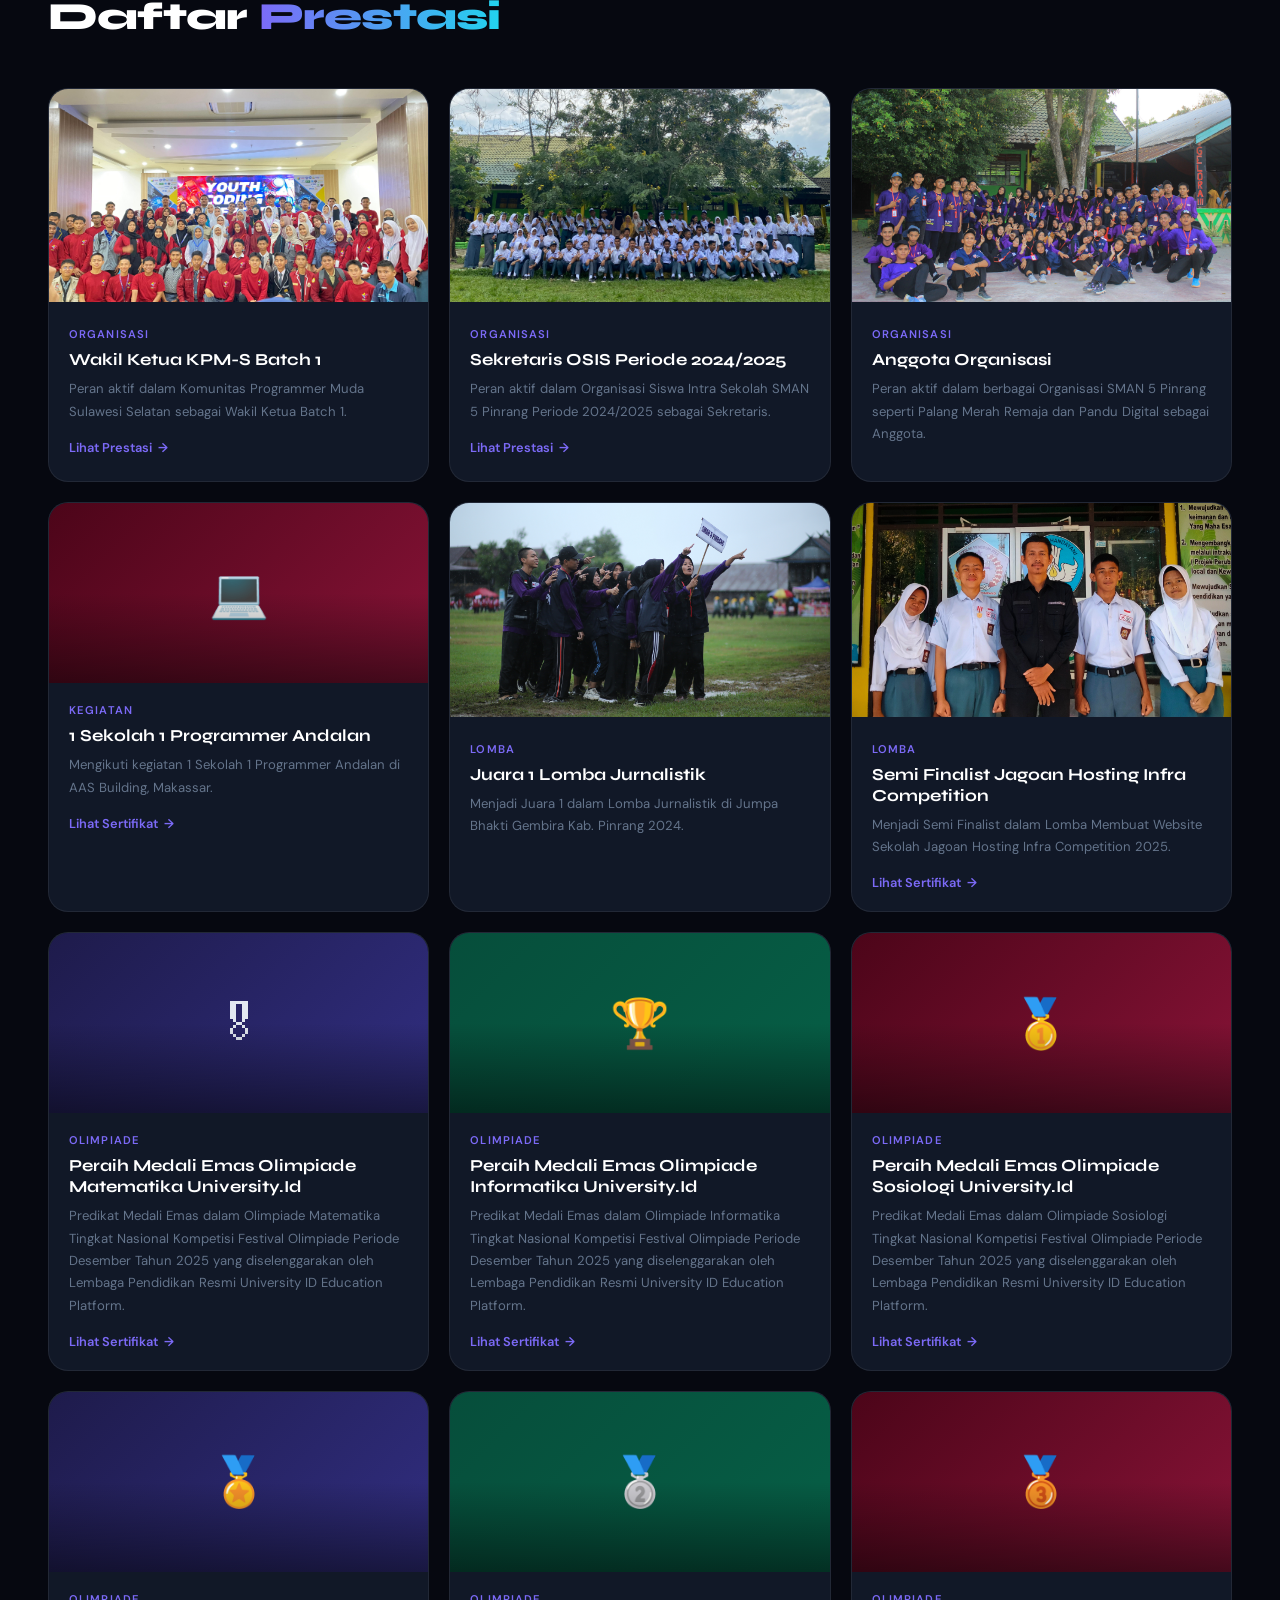
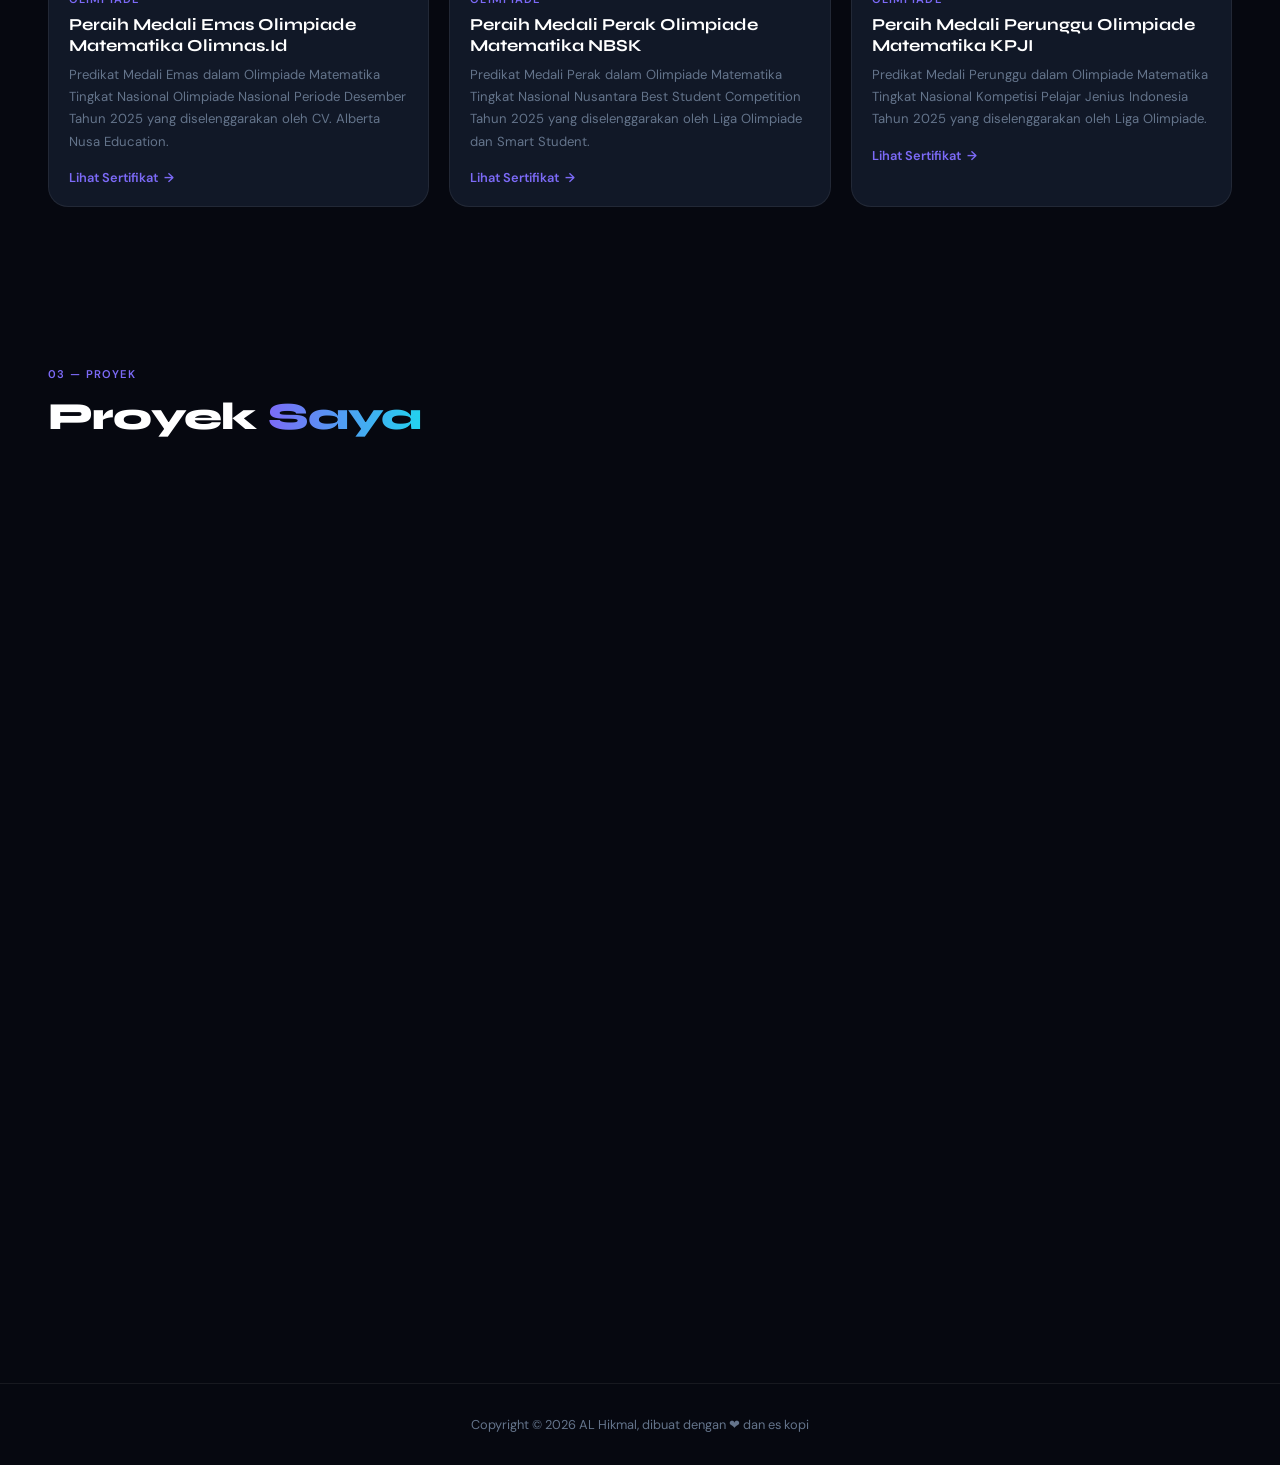
==== commit 90ed7118: "Update index.html" ====
--- a/project/project2/index.html
+++ b/project/project2/index.html
@@ -66,7 +66,7 @@
       <div class="card-glow"></div>
       <div class="card-inner">
         <div class="card-photo">
-          <img src="assets/foto-gueh.jpg" alt="Foto" style="width: 100%; height: 100; object-fit: cover;">
+          <img src="../../assets/foto-gueh.jpg" alt="Foto" style="width: 100%; height: 100; object-fit: cover;">
         </div>
         <div class="card-body">
           <div class="card-name">AL Hikmal</div>
@@ -126,7 +126,7 @@
   <div class="section-title">Daftar <span>Prestasi</span></div>
   <div class="projects-grid reveal">
     <div class="project-card">
-      <img src="assets/foto-kpms.jpg" alt="foto-kpms" style="width: 100%;">
+      <img src="../../assets/foto-kpms.jpg" alt="foto-kpms" style="width: 100%;">
       <div class="project-info">
         <div class="project-tag">Organisasi</div>
         <div class="project-name">Wakil Ketua KPM-S Batch 1</div>
@@ -135,7 +135,7 @@
       </div>
     </div>
     <div class="project-card">
-      <img src="assets/foto-osis.jpg" alt="foto-osis" style="width: 100%;">
+      <img src="../../assets/foto-osis.jpg" alt="foto-osis" style="width: 100%;">
       <div class="project-info">
         <div class="project-tag">Organisasi</div>
         <div class="project-name">Sekretaris OSIS Periode 2024/2025</div>
@@ -144,7 +144,7 @@
       </div>
     </div>
     <div class="project-card">
-      <img src="assets/foto-pmr.jpg" alt="foto-pmr" style="width: 100%;">
+      <img src="../../assets/foto-pmr.jpg" alt="foto-pmr" style="width: 100%;">
       <div class="project-info">
         <div class="project-tag">Organisasi</div>
         <div class="project-name">Anggota Organisasi</div>
@@ -161,7 +161,7 @@
       </div>
     </div>
     <div class="project-card">
-      <img src="assets/foto-pmr-jurnalistik.JPG" alt="foto-pmr-jurnalistik" style="width: 100%;">
+      <img src="../../assets/foto-pmr-jurnalistik.JPG" alt="foto-pmr-jurnalistik" style="width: 100%;">
       <div class="project-info">
         <div class="project-tag">Lomba</div>
         <div class="project-name">Juara 1 Lomba Jurnalistik</div>
@@ -169,7 +169,7 @@
       </div>
     </div>
     <div class="project-card">
-      <img src="assets/foto-jhic.jpg" alt="foto-jhic" style="width: 100%;">
+      <img src="../../assets/foto-jhic.jpg" alt="foto-jhic" style="width: 100%;">
       <div class="project-info">
         <div class="project-tag">Lomba</div>
         <div class="project-name">Semi Finalist Jagoan Hosting Infra Competition</div>
